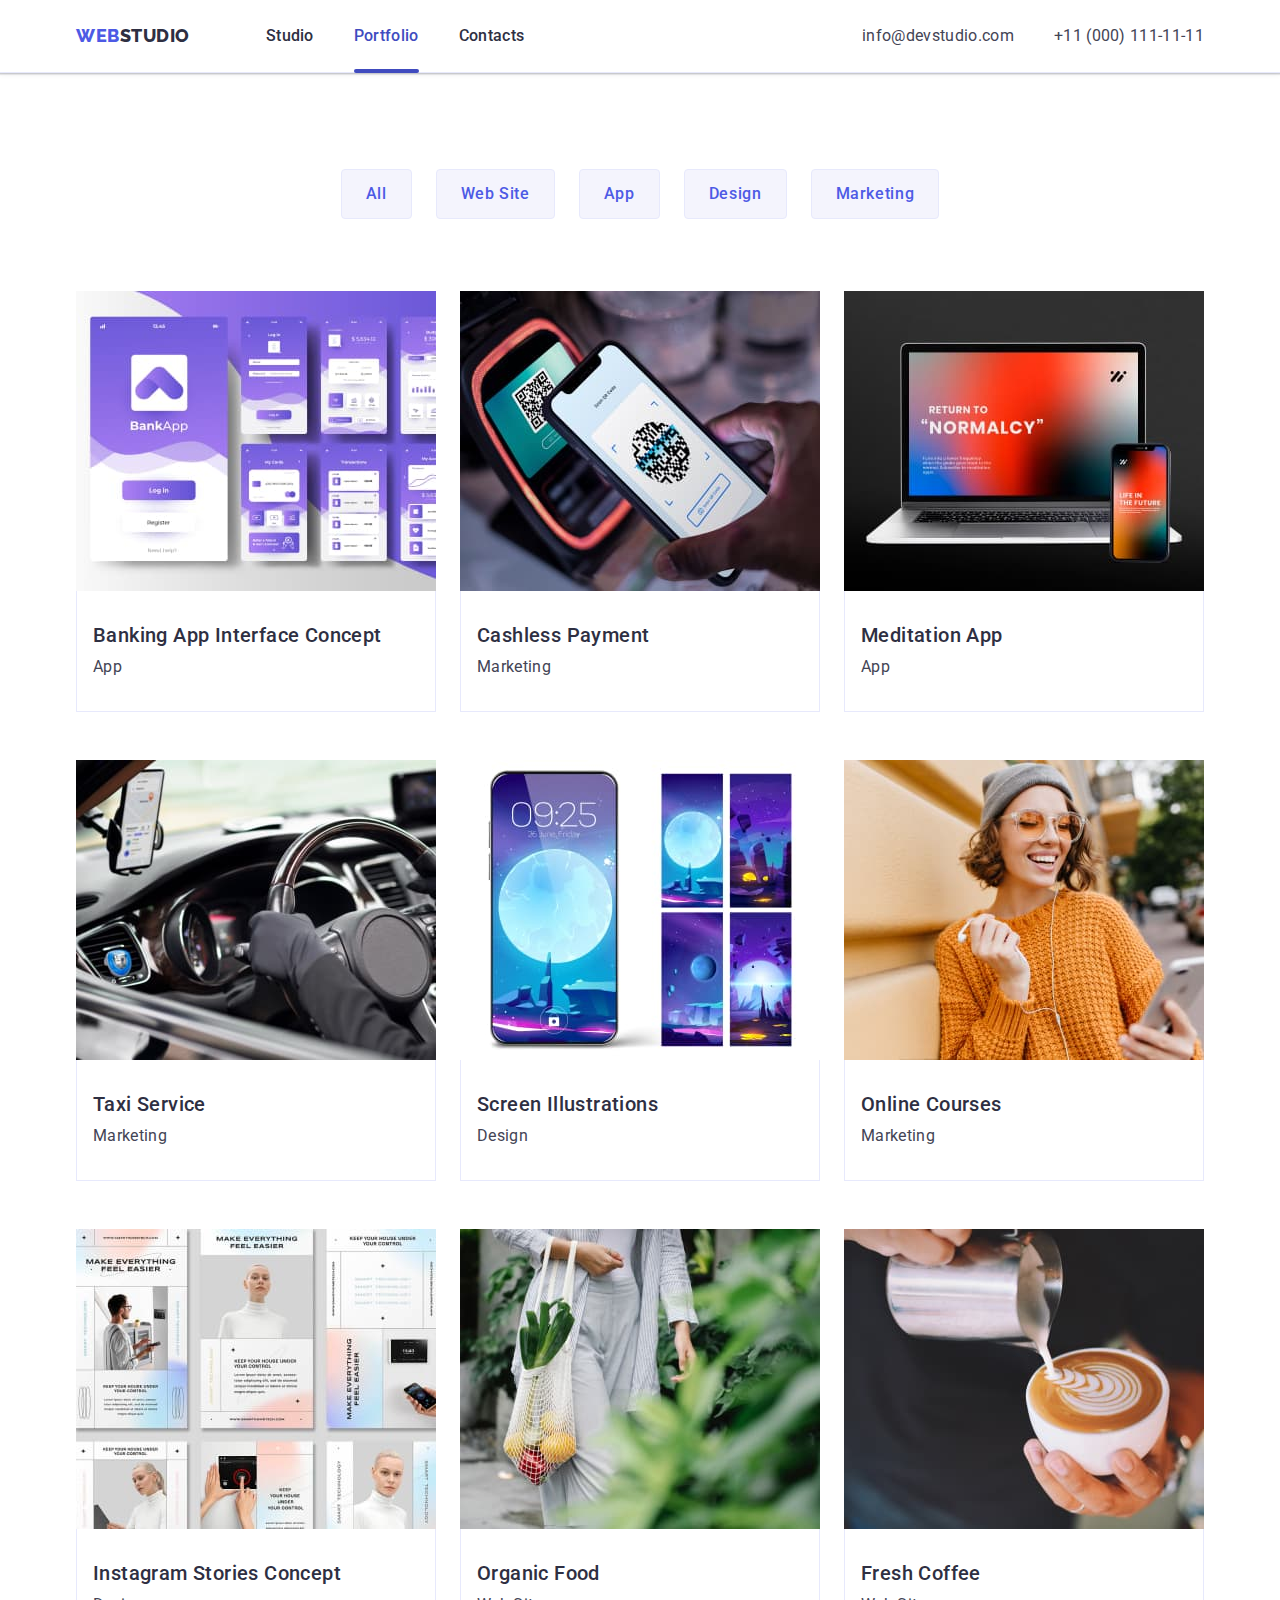
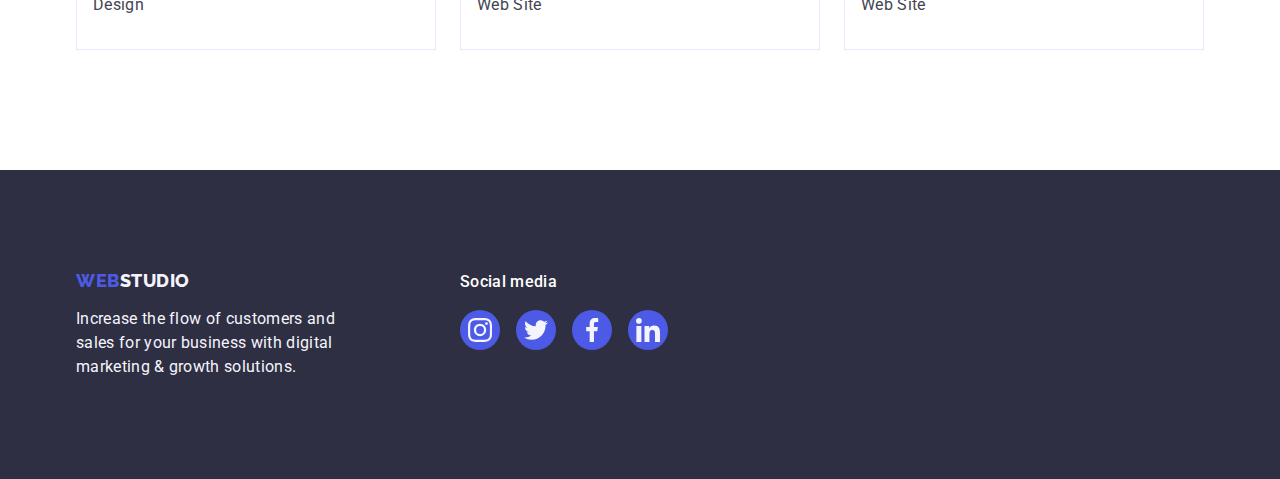
==== portfolio.html @ 08559495 "Initial commit" ====
<!DOCTYPE html>
<html lang="en">
  <head>
    <meta charset="UTF-8" />
    <meta http-equiv="X-UA-Compatible" content="IE=edge" />
    <meta name="viewport" content="width=device-width, initial-scale=1.0" />
    <title>Portfolio</title>
    <link rel="preconnect" href="https://fonts.googleapis.com" />
    <link rel="preconnect" href="https://fonts.gstatic.com" crossorigin />
    <link
      href="https://fonts.googleapis.com/css2?family=Raleway:wght@800&family=Roboto:wght@400;500;700;900&display=swap"
      rel="stylesheet"
    />
    <link
      rel="stylesheet"
      href="https://cdn.jsdelivr.net/npm/modern-normalize@1.1.0/modern-normalize.min.css"
    />
    <link rel="stylesheet" href="./css/styles.css" />
  </head>
  <body>
    <!-- Header -->
    <header class="header header-portfolio">
      <div class="container header-container">
        <nav class="header-nav">
          <a class="header-logo logo link" href="./index.html">
            Web<span class="header-span">Studio</span></a
          >
          <ul class="header-list list">
            <li class="header-item">
              <a class="header-link link" href="./index.html">Studio</a>
            </li>
            <li class="header-item">
              <a class="header-link current link" href="./portfolio.html"
                >Portfolio</a
              >
            </li>
            <li class="header-item">
              <a class="header-link link" href="">Contacts</a>
            </li>
          </ul>
        </nav>
        <address class="header-contacts">
          <ul class="header-list-contacts list">
            <li class="header-list-item">
              <a class="header-mail-tel link" href="mailto:info@devstudio.com"
                >info@devstudio.com</a
              >
            </li>
            <li class="header-list-item">
              <a class="header-mail-tel link" href="tel:+110001111111"
                >+11 (000) 111-11-11</a
              >
            </li>
          </ul>
        </address>
      </div>
    </header>
    <main>
      <!-- Portfolio -->
      <section class="potrfolio">
        <div class="container">
          <!-- Заголовок скриємо у css -->
          <h1 class="visually-hidden">Our works</h1>
          <ul class="filters-list list">
            <li class="filters-item">
              <button class="filters-button" type="button">All</button>
            </li>
            <li class="filters-item">
              <button class="filters-button" type="button">Web Site</button>
            </li>
            <li class="filters-item">
              <button class="filters-button" type="button">App</button>
            </li>
            <li class="filters-item">
              <button class="filters-button" type="button">Design</button>
            </li>
            <li class="filters-item">
              <button class="filters-button" type="button">Marketing</button>
            </li>
          </ul>

          <ul class="list-cards list">
            <li class="list-card">
              <a class="list-card-link link" href="">
                <div class="wrapper-img">
                  <img
                    class="list-card-img"
                    src="./images/portfolio/main/img-1.jpg"
                    alt="Bank application interface"
                    width="360"
                    height="300"
                  />
                  <p class="overlay">
                    14 Stylish and User-Friendly App Design Concepts · Task
                    Manager App · Calorie Tracker App · Exotic Fruit Ecommerce
                    App · Cloud Storage App
                  </p>
                </div>

                <div class="list-card-content">
                  <h2 class="list-card-title">Banking App Interface Concept</h2>
                  <p class="list-card-text">App</p>
                </div>
              </a>
            </li>
            <li class="list-card">
              <a class="list-card-link link" href="">
                <div class="wrapper-img">
                  <img
                    class="list-card-img"
                    src="./images/portfolio/main/img-2.jpg"
                    alt="Bank application interface"
                    width="360"
                    height="300"
                  />
                  <p class="overlay">
                    14 Stylish and User-Friendly App Design Concepts · Task
                    Manager App · Calorie Tracker App · Exotic Fruit Ecommerce
                    App · Cloud Storage App
                  </p>
                </div>
                <div class="list-card-content">
                  <h2 class="list-card-title">Cashless Payment</h2>
                  <p class="list-card-text">Marketing</p>
                </div>
              </a>
            </li>
            <li class="list-card">
              <a class="list-card-link link" href="">
                <div class="wrapper-img">
                  <img
                    class="list-card-img"
                    src="./images/portfolio/main/img-3.jpg"
                    alt="Bank application interface"
                    width="360"
                    height="300"
                  />
                  <p class="overlay">
                    14 Stylish and User-Friendly App Design Concepts · Task
                    Manager App · Calorie Tracker App · Exotic Fruit Ecommerce
                    App · Cloud Storage App
                  </p>
                </div>
                <div class="list-card-content">
                  <h2 class="list-card-title">Meditation App</h2>
                  <p class="list-card-text">App</p>
                </div>
              </a>
            </li>
            <li class="list-card">
              <a class="list-card-link link" href="">
                <div class="wrapper-img">
                  <img
                    class="list-card-img"
                    src="./images/portfolio/main/img-4.jpg"
                    alt="Bank application interface"
                    width="360"
                    height="300"
                  />
                  <p class="overlay">
                    14 Stylish and User-Friendly App Design Concepts · Task
                    Manager App · Calorie Tracker App · Exotic Fruit Ecommerce
                    App · Cloud Storage App
                  </p>
                </div>
                <div class="list-card-content">
                  <h2 class="list-card-title">Taxi Service</h2>
                  <p class="list-card-text">Marketing</p>
                </div>
              </a>
            </li>
            <li class="list-card">
              <a class="list-card-link link" href="">
                <div class="wrapper-img">
                  <img
                    class="list-card-img"
                    src="./images/portfolio/main/img-5.jpg"
                    alt="Bank application interface"
                    width="360"
                    height="300"
                  />
                  <p class="overlay">
                    14 Stylish and User-Friendly App Design Concepts · Task
                    Manager App · Calorie Tracker App · Exotic Fruit Ecommerce
                    App · Cloud Storage App
                  </p>
                </div>
                <div class="list-card-content">
                  <h2 class="list-card-title">Screen Illustrations</h2>
                  <p class="list-card-text">Design</p>
                </div>
              </a>
            </li>
            <li class="list-card">
              <a class="list-card-link link" href="">
                <div class="wrapper-img">
                  <img
                    class="list-card-img"
                    src="./images/portfolio/main/img-6.jpg"
                    alt="Bank application interface"
                    width="360"
                    height="300"
                  />
                  <p class="overlay">
                    14 Stylish and User-Friendly App Design Concepts · Task
                    Manager App · Calorie Tracker App · Exotic Fruit Ecommerce
                    App · Cloud Storage App
                  </p>
                </div>
                <div class="list-card-content">
                  <h2 class="list-card-title">Online Courses</h2>
                  <p class="list-card-text">Marketing</p>
                </div>
              </a>
            </li>
            <li class="list-card">
              <a class="list-card-link link" href="">
                <div class="wrapper-img">
                  <img
                    class="list-card-img"
                    src="./images/portfolio/main/img-7.jpg"
                    alt="Bank application interface"
                    width="360"
                    height="300"
                  />
                  <p class="overlay">
                    14 Stylish and User-Friendly App Design Concepts · Task
                    Manager App · Calorie Tracker App · Exotic Fruit Ecommerce
                    App · Cloud Storage App
                  </p>
                </div>
                <div class="list-card-content">
                  <h2 class="list-card-title">Instagram Stories Concept</h2>
                  <p class="list-card-text">Design</p>
                </div>
              </a>
            </li>
            <li class="list-card">
              <a class="list-card-link link" href="">
                <div class="wrapper-img">
                  <img
                    class="list-card-img"
                    src="./images/portfolio/main/img-8.jpg"
                    alt="Bank application interface"
                    width="360"
                    height="300"
                  />
                  <p class="overlay">
                    14 Stylish and User-Friendly App Design Concepts · Task
                    Manager App · Calorie Tracker App · Exotic Fruit Ecommerce
                    App · Cloud Storage App
                  </p>
                </div>
                <div class="list-card-content">
                  <h2 class="list-card-title">Organic Food</h2>
                  <p class="list-card-text">Web Site</p>
                </div>
              </a>
            </li>
            <li class="list-card">
              <a class="list-card-link link" href=""
                ><div class="wrapper-img">
                  <img
                    class="list-card-img"
                    src="./images/portfolio/main/img-9.jpg"
                    alt="Bank application interface"
                    width="360"
                    height="300"
                  />
                  <p class="overlay">
                    14 Stylish and User-Friendly App Design Concepts · Task
                    Manager App · Calorie Tracker App · Exotic Fruit Ecommerce
                    App · Cloud Storage App
                  </p>
                </div>
                <div class="list-card-content">
                  <h2 class="list-card-title">Fresh Coffee</h2>
                  <p class="list-card-text">Web Site</p>
                </div>
              </a>
            </li>
          </ul>
        </div>
      </section>
    </main>
    <!-- footer -->
    <footer class="footer">
      <div class="footer-container container">
        <div class="footer-block-logo">
          <a class="footer-logo logo link" href="./index.html">
            Web<span class="footer-span">Studio</span></a
          >
          <p class="footer-text">
            Increase the flow of customers and sales for your business with
            digital marketing & growth solutions.
          </p>
        </div>

        <div class="footer-block-social">
          <p class="footer-social-title">Social media</p>
          <ul class="footer-list-icons list-icons list">
            <li class="footer-list-icon list-icon">
              <a
                class="footer-list-link list-link link"
                href="https://www.instagram.com/"
                target="_blank"
                rel="noopener noreferrer"
                aria-label="Instagram icon"
              >
                <svg class="footer-icon social-icon" width="24" height="24">
                  <use href="./images/icon.svg#instagram"></use>
                </svg>
              </a>
            </li>

            <li class="footer-list-icon list-icon">
              <a
                class="footer-list-link list-link link"
                href="https://twitter.com/"
                target="_blank"
                rel="noopener noreferrer"
                aria-label="Twitter icon"
              >
                <svg class="footer-icon social-icon" width="24" height="24">
                  <use href="./images/icon.svg#twitter"></use>
                </svg>
              </a>
            </li>

            <li class="footer-list-icon list-icon">
              <a
                class="footer-list-link list-link link"
                href="https://www.facebook.com/"
                target="_blank"
                rel="noopener noreferrer"
                aria-label="Facebook icon"
              >
                <svg class="footer-icon social-icon" width="24" height="24">
                  <use href="./images/icon.svg#facebook"></use>
                </svg>
              </a>
            </li>

            <li class="footer-list-icon list-icon">
              <a
                class="footer-list-link list-link link"
                href="https://www.linkedin.com/"
                target="_blank"
                rel="noopener noreferrer"
                aria-label="Linkedin icon"
              >
                <svg class="footer-icon social-icon" width="24" height="24">
                  <use href="./images/icon.svg#linkedin"></use>
                </svg>
              </a>
            </li>
          </ul>
        </div>
      </div>
    </footer>
  </body>
</html>
---- css/styles.css ----
/* Reset Styles */
h1,
h2,
h3,
h4,
h5,
h6,
p {
  margin: 0;
}
ul {
  margin: 0;
  padding: 0;
}
button {
  font-family: inherit;
  color: currentColor;
  cursor: pointer;
}
img {
  display: block;
  max-width: 100%;
  height: auto;
}

.link {
  color: currentColor;
  text-decoration: none;
}
.list {
  list-style: none;
}
/* ==================================================================================================================================== */
/* Variables */
:root {
  --backround-page: #ffffff;
  --main-color-text: #434455;
  --secondary-color-text: #2e2f42;
  --accent-color: #4d5ae5;
  --hover-color: #404bbf;

  --items: 3;
  --retreat: 24px;

  --anim-fast: 250ms;
  --timing-function: cubic-bezier(0.4, 0, 0.2, 1);
}
/* ==================================================================================================================================== */

body {
  font-family: 'Roboto', sans-serif;
  font-size: 16px;
  background-color: var(--backround-page);
  color: var(--main-color-text);
}
/* ======================================================================================================================================*/
/* Repeating Blocks */
/* =================== Container ======================= */
.container {
  width: 1158px;
  margin: 0 auto;
  padding: 0 15px;
}

.visually-hidden {
  position: absolute;
  width: 1px;
  height: 1px;
  margin: -1px;
  border: 0;
  padding: 0;
  white-space: nowrap;
  clip-path: inset(100%);
  clip: rect(0 0 0 0);
  overflow: hidden;
}

/* ================== Header ========================= */
.header {
  border-bottom: 1px solid #e7e9fc;

  box-shadow: 0px 2px 1px rgba(46, 47, 66, 0.08),
    0px 1px 1px rgba(46, 47, 66, 0.16), 0px 1px 6px rgba(46, 47, 66, 0.08);
}
.header-container {
  display: flex;
  align-items: center;
}

.header-nav {
  display: flex;
  align-items: center;
}
.logo {
  font-family: 'Raleway', sans-serif;
  font-weight: 800;
  font-size: 18px;
  line-height: 1.17;
  letter-spacing: 0.03em;
  text-transform: uppercase;

  color: var(--accent-color);
}
.header-logo {
  margin-right: 76px;
}
.header-span {
  color: var(--secondary-color-text);
}
.header-list {
  display: flex;
  gap: 40px;
}

.header-link {
  position: relative;

  display: block;
  padding: 24px 0;

  font-weight: 500;
  font-size: 16px;
  line-height: 1.5;
  letter-spacing: 0.02em;

  color: var(--secondary-color-text);
  transition: color var(--anim-fast) var(--timing-function);
}
.header-link.current{
	color: var(--hover-color);
}
.header-link.current::after {
  position: absolute;
  left: 0;
  bottom: -0.9px;

  display: block;
  width: 100%;
  height: 4px;

  background-color: var(--hover-color);
  border-radius: 2px;
  content: '';
}
.header-link::before {
  content: '';
  position: absolute;
  left: 0;
  bottom: -0.9px;

  display: block;
  width: 100%;
  height: 4px;

  transform: scale(0);
  border-radius: 2px;
  transition: transform var(--anim-fast) var(--timing-function),
    background-color var(--anim-fast) var(--timing-function);
}
.header-link:hover::before,
.header-link:focus::before {
  background-color: var(--hover-color);
  transform: scale(1);
}

.header-link:hover,
.header-link:focus,
.header-mail-tel:hover,
.header-mail-tel:focus {
  color: var(--hover-color);
}

.header-contacts {
  margin-left: auto;
  font-style: normal;
}
.header-list-contacts {
  display: flex;
  gap: 40px;
}
.header-mail-tel {
  font-style: normal;
  line-height: 1.5;
  letter-spacing: 0.02em;

  color: var(--main-color-text);
  transition: color var(--anim-fast) var(--timing-function);
}

/*========================= Footer ============================*/
.footer {
  padding: 100px 0px;

  background-color: #2e2f42;
}
.footer-container {
  display: flex;
  align-items: baseline;
  gap: 120px;
}
.footer-logo {
  display: inline-block;
  margin-bottom: 16px;
  color: var(--accent-color);
}
.footer-text {
  width: 264px;

  color: #f4f4fd;

  line-height: 1.5;
  letter-spacing: 0.02em;
}
.footer-span {
  color: #f4f4fd;
}

.footer-social-title {
  margin-bottom: 16px;

  font-weight: 500;
  font-size: 16px;
  line-height: 1.5;
  letter-spacing: 0.02em;

  color: var(--backround-page);
}

.footer-list-link:hover,
.footer-list-link:focus {
  background-color: #31d0aa;
}

/* =============== social network icons ========================= */

.list-icons {
  display: flex;
  justify-content: center;
  gap: 24px;
}
.footer-list-icons {
  gap: 16px;
}
.list-icon {
  width: 40px;
  height: 40px;
}
.list-link {
  width: 100%;
  height: 100%;

  display: flex;
  justify-content: center;
  align-items: center;

  background-color: var(--accent-color);
  color: #f4f4fd;
  border-radius: 50%;
  transition: background-color var(--anim-fast) var(--timing-function);
}
.social-icon {
  fill: currentColor;
}

.team-list-link:hover,
.team-list-link:focus {
  background-color: var(--hover-color);
}

/* ===================================================================================================================================== */

/* Main Page*/
/* =============== Section Hero ================= */
.hero {
  max-width: 1440px;
  margin: 0 auto;
  padding: 188px 0;

  background-image: linear-gradient(
      rgba(46, 47, 66, 0.7),
      rgba(46, 47, 66, 0.7)
    ),
    url(../images/main-page/main/Hero/bg-hero.jpg);
  background-repeat: no-repeat;
  background-size: cover;
  background-position: center;
}

.hero-main-title {
  max-width: 496px;
  margin: 0 auto 48px;
  color: #ffffff;

  font-size: 56px;
  line-height: 1.07;
  letter-spacing: 0.02em;
}
.hero-button {
  display: block;
  min-width: 169px;
  height: 56px;
  margin: 0 auto;
  padding: 16px 32px;

  font-weight: 500;
  font-size: 16px;
  line-height: 1.5;
  letter-spacing: 0.04em;
  font-family: 'Roboto', sans-serif;

  color: #ffffff;
  background-color: var(--accent-color);
  border-radius: 4px;
  border: none;
  transition: background-color var(--anim-fast) var(--timing-function);
  cursor: pointer;
}
.hero-button:hover,
.hero-button:focus {
  background-color: var(--hover-color);
}
/* ============== Section Advantages =================== */
.advantages {
  padding: 120px 0px;
}
.advantages-block-icon {
  display: flex;
  justify-content: center;
  align-items: center;
  min-height: 112px;

  background-color: #f4f4fd;
  border-radius: 4px;
  margin-bottom: 8px;
}

.advantages-list {
  display: flex;
  gap: 24px;
}
.advantages-item {
  --items: 4;
  flex-basis: calc((100% - var(--retreat) * (var(--items) - 1)) / var(--items));
}

.advantages-title {
  margin-bottom: 8px;

  color: var(--secondary-color-text);

  font-weight: 500;
  font-size: 20px;
  line-height: 1.2;
  letter-spacing: 0.02em;
}
.advantages-text {
  line-height: 1.5;
  letter-spacing: 0.02em;
}
/* ================== Section What ======================== */
.what {
  padding-bottom: 120px;
}
.what-title,
.team-main-title {
  margin-bottom: 72px;

  color: var(--secondary-color-text);

  font-size: 36px;
  line-height: 1.11;
  text-align: center;
  letter-spacing: 0.02em;
  text-transform: capitalize;
}
.what-list {
  display: flex;
  gap: 24px;
}

/* =================== Section Our Team ======================= */
.team {
  padding: 120px 0px;

  background-color: #f4f4fd;
}
.team-list {
  display: flex;
  gap: 24px;
}
.team-list-item {
  --items: 4;
  flex-basis: calc((100% - var(--retreat) * (var(--items) - 1)) / var(--items));

  background-color: #ffffff;
  box-shadow: 0px 1px 6px rgba(46, 47, 66, 0.08),
    0px 1px 1px rgba(46, 47, 66, 0.16), 0px 2px 1px rgba(46, 47, 66, 0.08);
  border-radius: 0px 0px 4px 4px;
}

.team-content {
  padding: 32px 0;
}
.team-title {
  margin-bottom: 8px;

  color: var(--secondary-color-text);

  font-weight: 500;
  font-size: 20px;
  line-height: 1.2;
  text-align: center;
  letter-spacing: 0.02em;
}
.team-text {
  margin-bottom: 8px;
  line-height: 1.5;
  text-align: center;
  letter-spacing: 0.02em;
}
/* ==================== Section Customers ========================= */
.customers {
  padding: 120px 0;
}
.customers-title {
  margin-bottom: 72px;
  font-size: 36px;
  line-height: 1.1;
  text-align: center;
  letter-spacing: 0.02em;
  text-transform: capitalize;
  color: var(--secondary-color-text);
}
.customers-list {
  display: flex;
  justify-content: center;
  gap: 24px;
}

.customers-item {
  --items: 6;
  flex-basis: calc(100% - var(--retreat) * (var(--items) - 1) / var(--items));
  min-height: 88px;
  border-radius: 4px;
}
.customers-link {
  width: 100%;
  height: 100%;

  display: flex;
  justify-content: center;
  align-items: center;

  color: #8e8f99;
  border: 1px solid #8e8f99;
  border-radius: 4px;
  transition: border-color var(--anim-fast) var(--timing-function);
}
.customers-icon {
  fill: currentColor;
  transition: fill var(--anim-fast) var(--timing-function);
}
.customers-link:hover,
.customers-link:focus {
  border-color: var(--hover-color);
}
.customers-link:hover .customers-icon,
.customers-link:focus .customers-icon {
  fill: var(--hover-color);
}

/* ===================================================================================================================================== */

/* Portfolio Page */
/* =============== Section Portfolio =================== */
.potrfolio {
  padding: 96px 0 120px 0;
}

.filters-list {
  display: flex;
  justify-content: center;
  gap: 24px;
  margin-bottom: 72px;
}
.filters-button {
  padding: 12px 24px;

  font-family: inherit;
  font-size: 16px;
  font-weight: 500;
  line-height: 1.5;
  letter-spacing: 0.04em;

  color: var(--accent-color);
  background-color: #f4f4fd;
  border: 1px solid #e7e9fc;
  border-radius: 4px;
  transition: color var(--anim-fast) var(--timing-function),
    background-color var(--anim-fast) var(--timing-function),
    box-shadow var(--anim-fast) var(--timing-function);
  cursor: pointer;
}

.filters-button:hover,
.filters-button:focus {
  color: #ffffff;
  background-color: var(--hover-color);
  border: 1px solid transparent;
  box-shadow: 0px 3px 1px rgba(0, 0, 0, 0.1), 0px 2px 1px rgba(0, 0, 0, 0.08),
    0px 2px 2px rgba(0, 0, 0, 0.12);
}
.list-cards {
  display: flex;
  flex-wrap: wrap;
  column-gap: 24px;
  row-gap: 48px;
}
.list-card {
  flex-basis: calc((100% - var(--retreat) * (var(--items) - 1)) / var(--items));
}
.list-card-link {
  width: 100%;
  height: 100%;

  display: block;

  transition: box-shadow var(--anim-fast) var(--timing-function);
}
.list-card-link:hover,
.list-card-link:focus {
  box-shadow: 0px 1px 6px rgba(46, 47, 66, 0.08),
    0px 1px 1px rgba(46, 47, 66, 0.16), 0px 2px 1px rgba(46, 47, 66, 0.08);
}
.wrapper-img {
  position: relative;
  overflow: hidden;
}

.overlay {
  position: absolute;
  left: 0;
  bottom: 0;

  width: 100%;
  height: 100%;
  padding: 40px 32px 0px 32px;

  line-height: 1.5;
  letter-spacing: 0.02em;

  color: #f4f4fd;
  background-color: var(--accent-color);
  transform: translateY(100%);
  transition: transform var(--anim-fast) var(--timing-function);
}
.list-card-link:hover .overlay,
.list-card-link:focus .overlay {
  transform: translateY(0);
}

.list-card-content {
  padding: 32px 16px;

  border: 1px solid #e7e9fc;
  border-top: none;
}
.list-card-title {
  margin-bottom: 8px;

  color: var(--secondary-color-text);

  font-weight: 500;
  font-size: 20px;
  line-height: 1.2;
  letter-spacing: 0.02em;
}
.list-card-text {
  color: var(--main-color-text);

  line-height: 1.5;
  letter-spacing: 0.02em;
}
/* =================== Backdrop ===================== */
.backdrop {
  position: fixed;
  top: 0;
  left: 0;
  opacity: 1;

  width: 100%;
  height: 100%;

  background-color: rgba(46, 47, 66, 0.4);
  transition: opacity 300ms var(--timing-function),
    visibility 300ms var(--timing-function);
}
.backdrop.is-hidden {
  visibility: hidden;
  opacity: 0;
  pointer-events: none;

  transition-delay: 600ms;
}
.backdrop.is-hidden .modal {
  opacity: 0;
  transform: translate(-50%, -100%) scale(0.2);
}
.modal {
  position: absolute;
  top: 50%;
  left: 50%;
  opacity: 1;

  width: 408px;
  height: 576px;

  background-color: #fcfcfc;
  box-shadow: 0px 1px 1px rgba(0, 0, 0, 0.14), 0px 1px 3px rgba(0, 0, 0, 0.12),
    0px 2px 1px rgba(0, 0, 0, 0.2);
  border-radius: 4px;

  transform: translate(-50%, -50%) scale(1);
  transition: transform 300ms var(--timing-function) 300ms,
    opacity 300ms var(--timing-function) 300ms;
}
.close-modal {
  position: absolute;
  top: 24px;
  right: 24px;

  display: flex;
  justify-content: center;
  align-items: center;
  width: 24px;
  height: 24px;

  background-color: #e7e9fc;
  border: 1px solid rgba(0, 0, 0, 0.1);
  border-radius: 50%;
  transition: background-color var(--anim-fast) var(--timing-function);
}
.close-modal-icon {
  transition: fill var(--anim-fast) var(--timing-function);
}
.close-modal:hover .close-modal-icon,
.close-modal:focus .close-modal-icon {
  fill: #ffffff;
}
.close-modal:hover,
.close-modal:focus {
  background-color: var(--hover-color);
}

/* ====================================================================================================================================== */
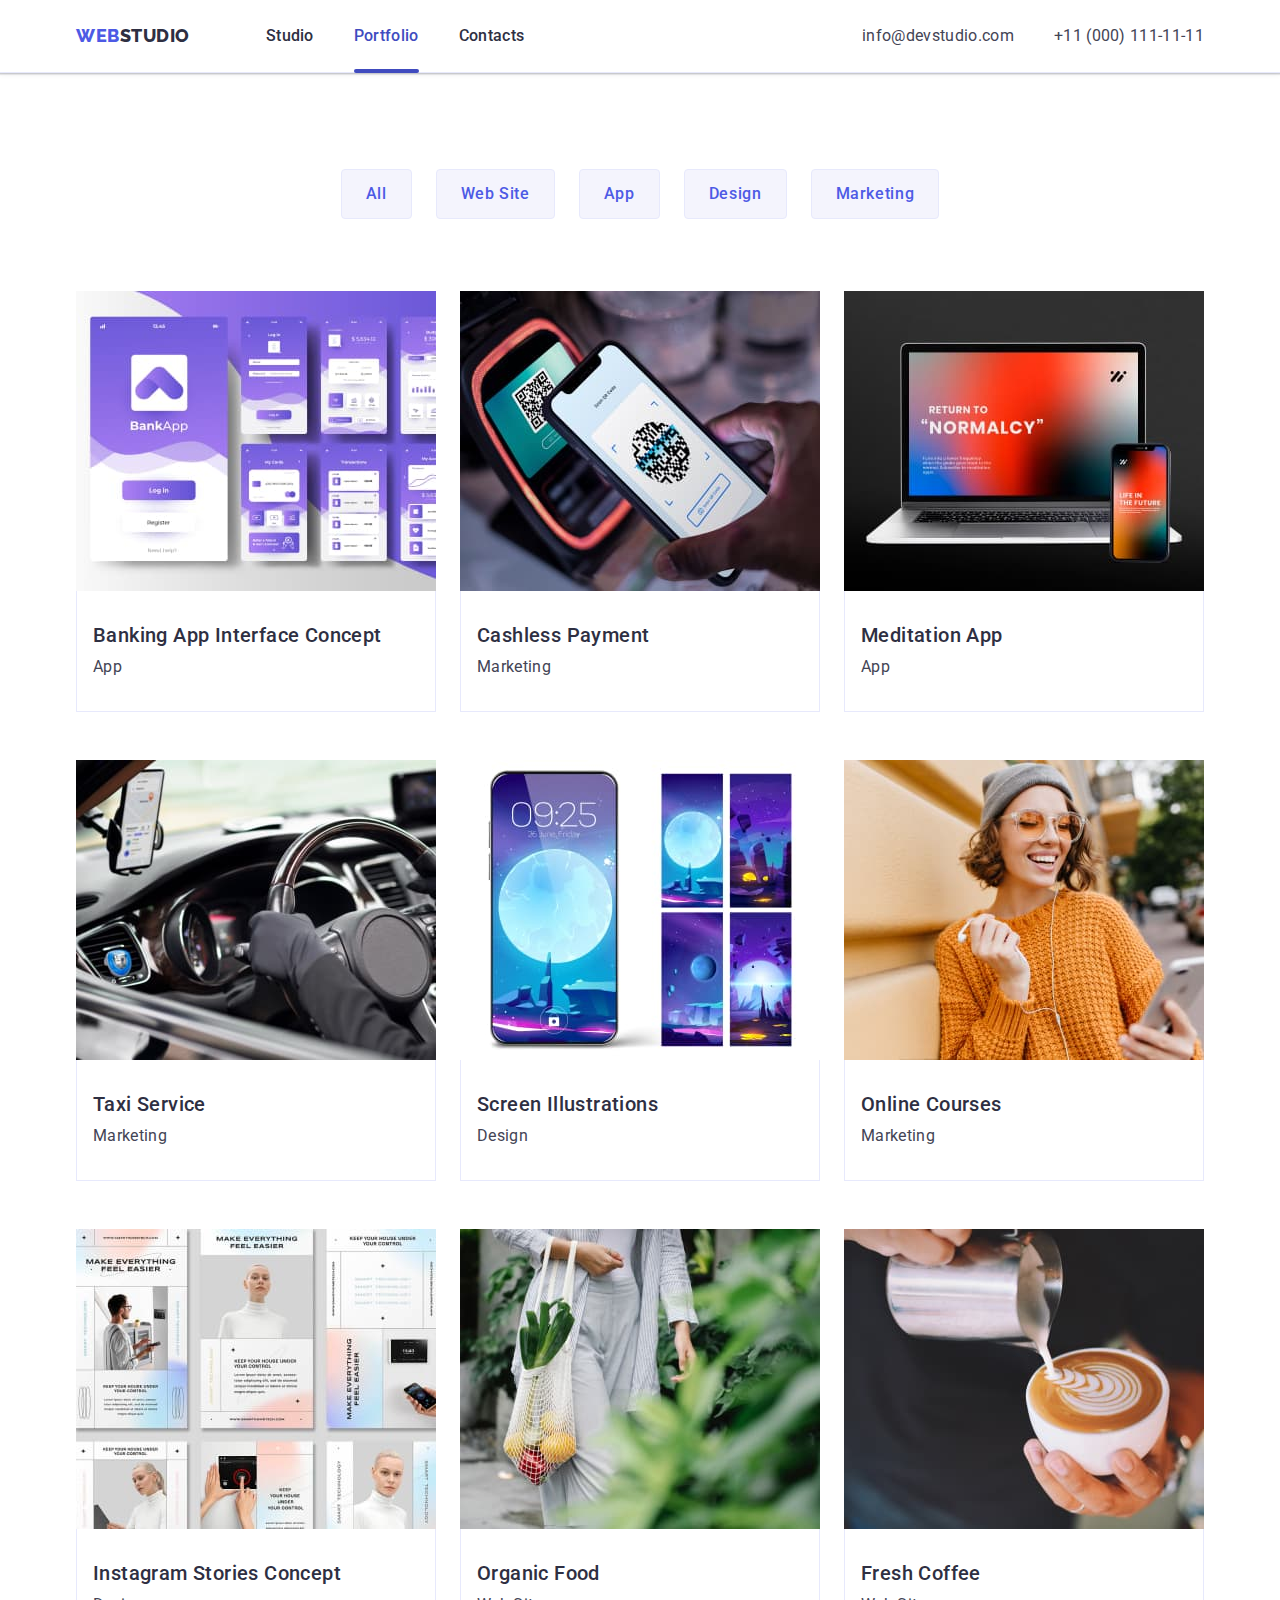
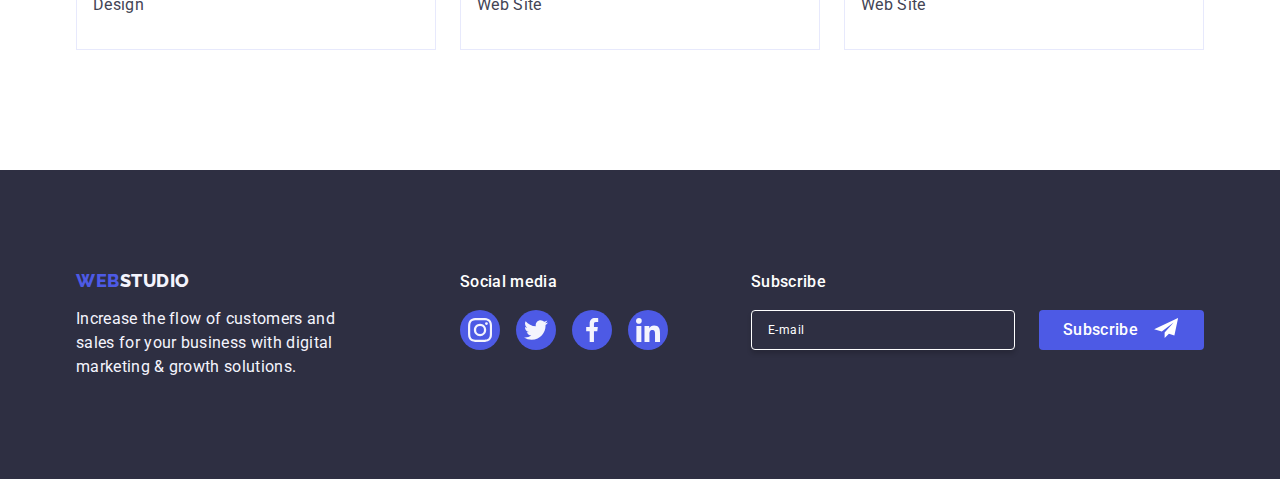
==== commit 80c6312b: "Update portfolio.html" ====
--- a/portfolio.html
+++ b/portfolio.html
@@ -356,6 +356,30 @@
             </li>
           </ul>
         </div>
+
+        <form class="footer-form">
+          <strong class="footer-form-title">Subscribe</strong>
+          <div class="form-warraper-mail-btn">
+            <label class="footer-form-label">
+              <input
+                type="email"
+                class="footer-form-input"
+                name="user-email"
+                required
+                placeholder="E-mail"
+              />
+            </label>
+            <button type="submit" class="footer-form-button">
+              Subscribe
+              <svg class="footer-bg-icon" width="24" height="20">
+                <use
+                  class="footer-btn-icon"
+                  href="./images/icon.svg#icon-send"
+                ></use>
+              </svg>
+            </button>
+          </div>
+        </form>
       </div>
     </footer>
   </body>
--- a/css/styles.css
+++ b/css/styles.css
@@ -54,8 +54,7 @@
   color: var(--main-color-text);
 }
 /* ======================================================================================================================================*/
-/* Repeating Blocks */
-/* =================== Container ======================= */
+/*================= Repeating Blocks=================== */
 .container {
   width: 1158px;
   margin: 0 auto;
@@ -92,14 +91,14 @@
   align-items: center;
 }
 .logo {
+  color: var(--accent-color);
+
   font-family: 'Raleway', sans-serif;
   font-weight: 800;
   font-size: 18px;
   line-height: 1.17;
   letter-spacing: 0.03em;
   text-transform: uppercase;
-
-  color: var(--accent-color);
 }
 .header-logo {
   margin-right: 76px;
@@ -126,10 +125,11 @@
   color: var(--secondary-color-text);
   transition: color var(--anim-fast) var(--timing-function);
 }
-.header-link.current{
-	color: var(--hover-color);
+.header-link.current {
+  color: var(--hover-color);
 }
 .header-link.current::after {
+  content: '';
   position: absolute;
   left: 0;
   bottom: -0.9px;
@@ -140,7 +140,6 @@
 
   background-color: var(--hover-color);
   border-radius: 2px;
-  content: '';
 }
 .header-link::before {
   content: '';
@@ -189,14 +188,19 @@
 
 /*========================= Footer ============================*/
 .footer {
-  padding: 100px 0px;
+  padding: 100px 0;
 
   background-color: #2e2f42;
 }
 .footer-container {
   display: flex;
   align-items: baseline;
-  gap: 120px;
+}
+.footer-block-logo {
+  margin-right: 120px;
+}
+.footer-block-social {
+  
 }
 .footer-logo {
   display: inline-block;
@@ -215,7 +219,9 @@
   color: #f4f4fd;
 }
 
-.footer-social-title {
+.footer-social-title,
+.footer-form-title,
+.footer-form-button {
   margin-bottom: 16px;
 
   font-weight: 500;
@@ -230,6 +236,74 @@
 .footer-list-link:focus {
   background-color: #31d0aa;
 }
+
+/* Footer Form */
+.footer-form {
+	margin-left: auto;
+}
+.footer-form-title {
+	display: block;
+}
+.form-warraper-mail-btn {
+	display: flex;
+	gap: 24px;
+	align-items: center;
+}
+.footer-form-label {
+}
+.footer-form-input {
+	padding: 8px 16px;
+
+	min-width: 264px;
+	height: 40px;
+
+	font-size: 12px;
+	line-height: 2;
+	letter-spacing: 0.04em;
+
+	color: var(--backround-page);
+	background-color: transparent;
+	box-shadow: 0px 4px 4px rgba(0, 0, 0, 0.15);;
+	border: 1px solid var(--backround-page);
+	border-radius: 4px;
+
+	transition: border-color var(--anim-fast) var(--timing-function);
+}
+.footer-form-input::placeholder {
+	color: var(--backround-page);
+
+  font-size: 12px;
+  line-height: 2;
+  letter-spacing: 0.04em;
+}
+.footer-form-input:focus{
+	outline: none;
+	border-color:  var(--accent-color);
+}
+
+.footer-form-button {
+	padding: 8px 24px;
+	margin: 0;
+
+	display: flex;
+	gap: 16px;
+	min-width: 165px;
+	height: 40px;
+
+	background-color: var(--accent-color);
+	border: none;
+	border-radius: 4px;
+	transition: background-color var(--anim-fast) var(--timing-function);
+}
+.footer-form-button:hover,
+.footer-form-button:focus{
+	background-color: var(--hover-color);
+}
+.footer-bg-icon {
+}
+.footer-btn-icon {
+}
+/* Footer Form */
 
 /* =============== social network icons ========================= */
 
@@ -266,11 +340,10 @@
 .team-list-link:focus {
   background-color: var(--hover-color);
 }
-
-/* ===================================================================================================================================== */
-
-/* Main Page*/
-/* =============== Section Hero ================= */
+/*=========================== Repeating Blocks ======================= */
+
+/* ============================ Main Page ============================*/
+/* ============= Section Hero ============== */
 .hero {
   max-width: 1440px;
   margin: 0 auto;
@@ -357,7 +430,7 @@
   line-height: 1.5;
   letter-spacing: 0.02em;
 }
-/* ================== Section What ======================== */
+/* ================== Section What ===================== */
 .what {
   padding-bottom: 120px;
 }
@@ -468,11 +541,10 @@
 .customers-link:focus .customers-icon {
   fill: var(--hover-color);
 }
-
-/* ===================================================================================================================================== */
-
-/* Portfolio Page */
-/* =============== Section Portfolio =================== */
+/* ============================ Main Page ============================*/
+
+/* ========================== Portfolio Page ======================== */
+/* =========== Section Portfolio =========== */
 .potrfolio {
   padding: 96px 0 120px 0;
 }
@@ -581,7 +653,9 @@
   line-height: 1.5;
   letter-spacing: 0.02em;
 }
-/* =================== Backdrop ===================== */
+/* ========================== Portfolio Page ======================== */
+
+/* ==================== Backdrop ===================== */
 .backdrop {
   position: fixed;
   top: 0;
@@ -610,6 +684,7 @@
   position: absolute;
   top: 50%;
   left: 50%;
+  padding: 72px 24px 24px 24px;
   opacity: 1;
 
   width: 408px;
@@ -652,4 +727,8 @@
   background-color: var(--hover-color);
 }
 
-/* ====================================================================================================================================== */
+.option{
+	display: block;
+}
+
+/* ========================= Backdrop ========================== */
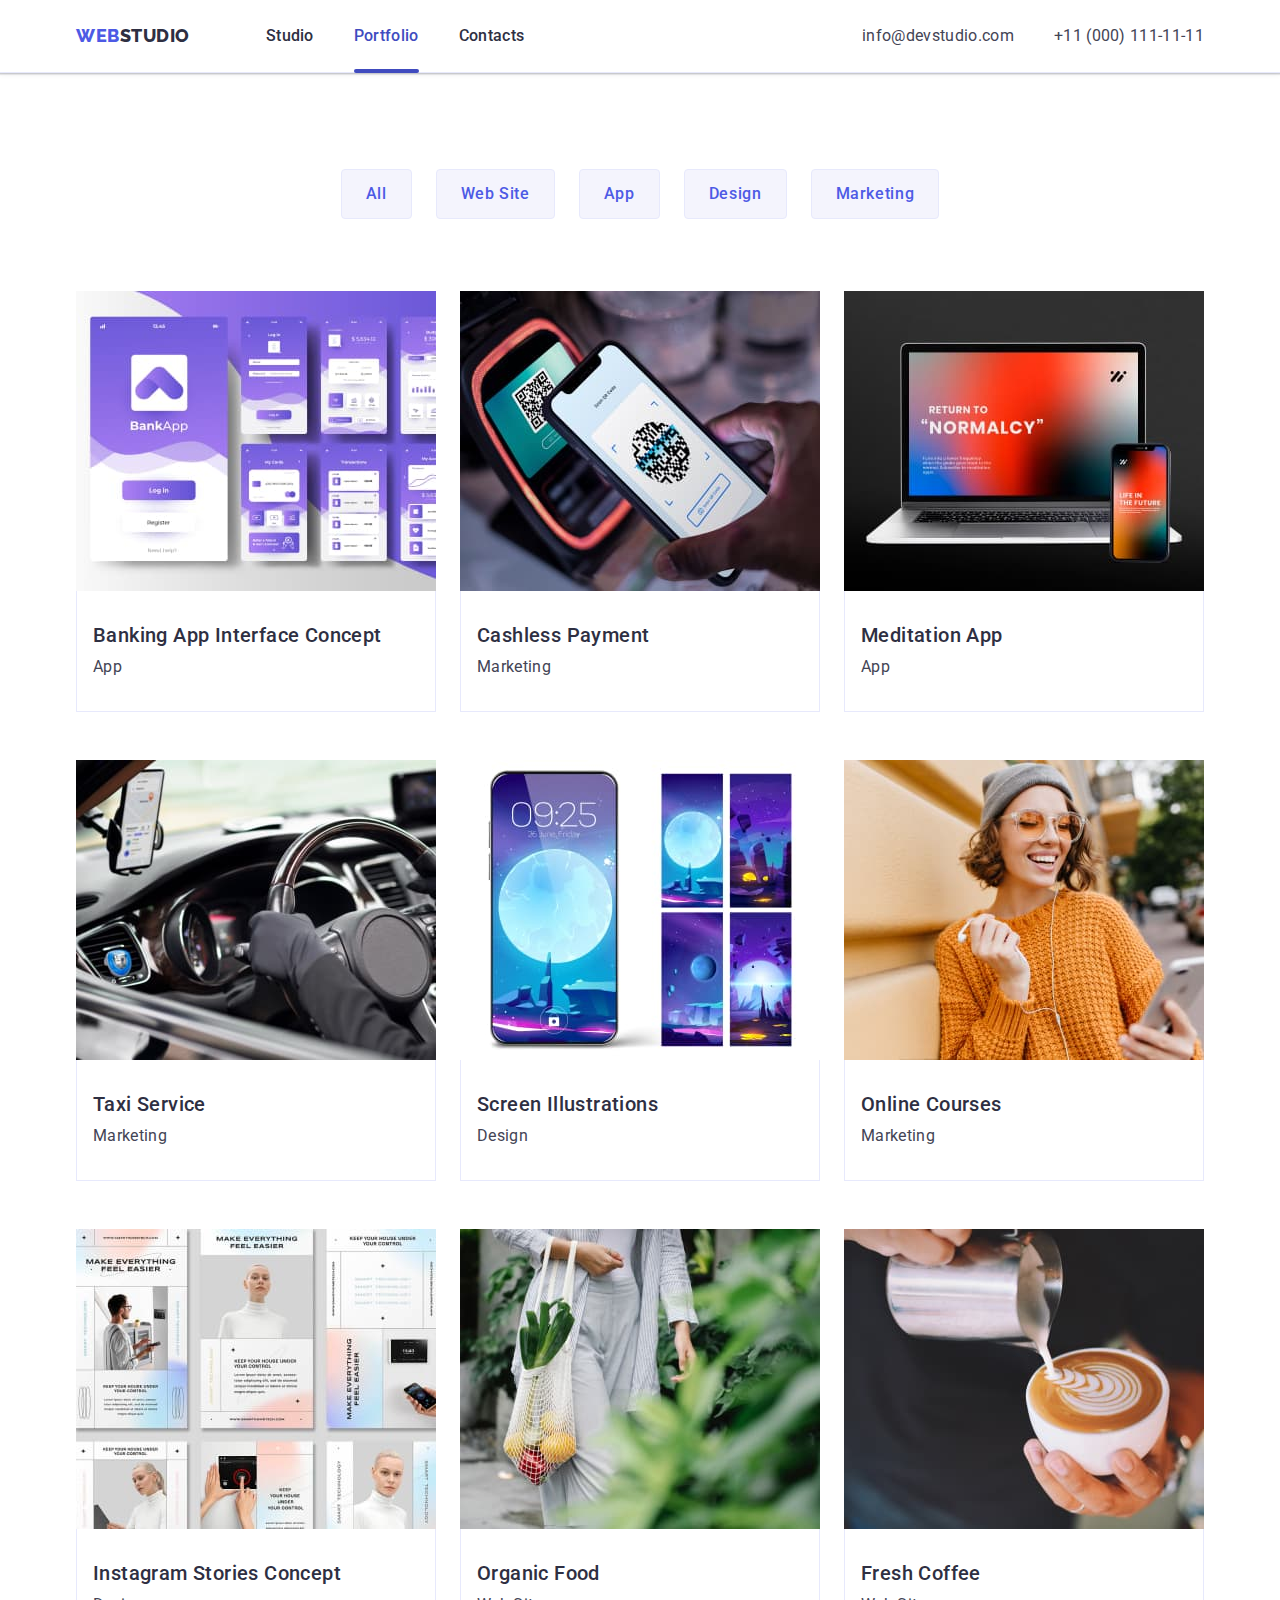
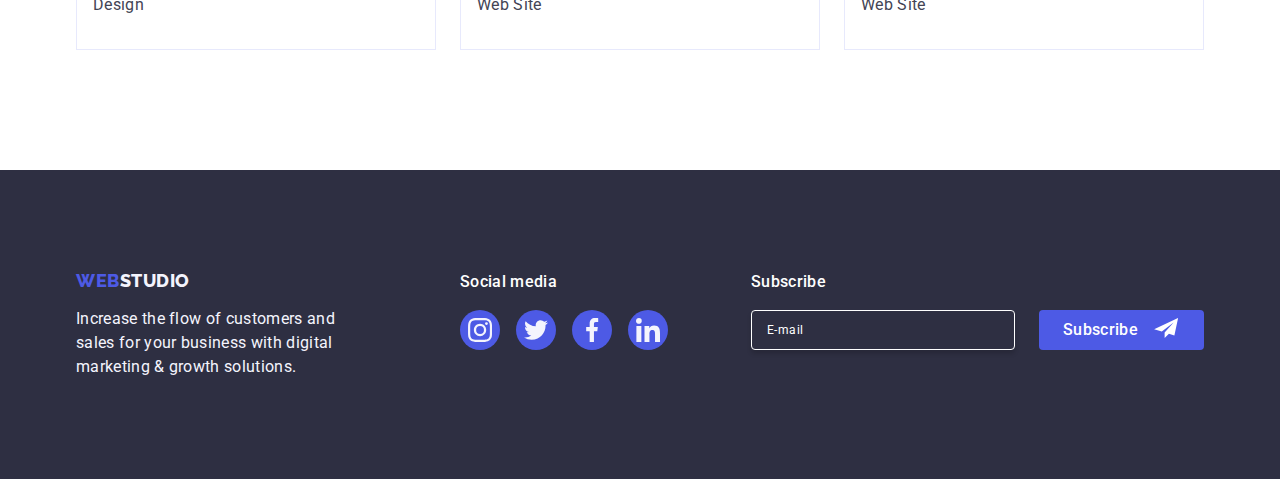
==== commit 59ec82a9: "Update portfolio.html" ====
--- a/portfolio.html
+++ b/portfolio.html
@@ -284,7 +284,7 @@
       </section>
     </main>
     <!-- footer -->
-    <footer class="footer">
+	 <footer class="footer">
       <div class="footer-container container">
         <div class="footer-block-logo">
           <a class="footer-logo logo link" href="./index.html">
@@ -361,13 +361,14 @@
           <strong class="footer-form-title">Subscribe</strong>
           <div class="form-warraper-mail-btn">
             <label class="footer-form-label">
-              <input
-                type="email"
-                class="footer-form-input"
-                name="user-email"
-                required
-                placeholder="E-mail"
-              />
+					<input
+					type="email"
+					class="footer-form-input"
+					name="user-email"
+					required
+					placeholder=" "
+					/>
+					<span class="footer-label-title">E-mail</span>
             </label>
             <button type="submit" class="footer-form-button">
               Subscribe
--- a/css/styles.css
+++ b/css/styles.css
@@ -16,6 +16,7 @@
   font-family: inherit;
   color: currentColor;
   cursor: pointer;
+  border: none;
 }
 img {
   display: block;
@@ -200,7 +201,6 @@
   margin-right: 120px;
 }
 .footer-block-social {
-  
 }
 .footer-logo {
   display: inline-block;
@@ -237,76 +237,95 @@
   background-color: #31d0aa;
 }
 
-/* Footer Form */
+/*============= Footer Form =================*/
 .footer-form {
-	margin-left: auto;
+  margin-left: auto;
 }
 .footer-form-title {
-	display: block;
+  display: block;
 }
 .form-warraper-mail-btn {
-	display: flex;
-	gap: 24px;
-	align-items: center;
+  display: flex;
+  gap: 24px;
+  align-items: center;
 }
 .footer-form-label {
-}
-.footer-form-input {
-	padding: 8px 16px;
-
-	min-width: 264px;
-	height: 40px;
-
-	font-size: 12px;
-	line-height: 2;
-	letter-spacing: 0.04em;
-
-	color: var(--backround-page);
-	background-color: transparent;
-	box-shadow: 0px 4px 4px rgba(0, 0, 0, 0.15);;
-	border: 1px solid var(--backround-page);
-	border-radius: 4px;
-
-	transition: border-color var(--anim-fast) var(--timing-function);
-}
-.footer-form-input::placeholder {
-	color: var(--backround-page);
+  position: relative;
+}
+.footer-label-title {
+  position: absolute;
+  top: 50%;
+  left: 16px;
 
   font-size: 12px;
   line-height: 2;
   letter-spacing: 0.04em;
-}
-.footer-form-input:focus{
-	outline: none;
-	border-color:  var(--accent-color);
+
+  color: var(--backround-page);
+  transform: translateY(-50%);
+  transition: background-color var(--anim-fast) var(--timing-function),
+    transform var(--anim-fast) var(--timing-function);
+}
+.footer-form-input {
+  padding: 8px 16px;
+
+  min-width: 264px;
+  height: 40px;
+
+  font-size: 12px;
+  line-height: 2;
+  letter-spacing: 0.04em;
+
+  color: var(--backround-page);
+  background-color: transparent;
+  box-shadow: 0px 4px 4px rgba(0, 0, 0, 0.15);
+  border: 1px solid var(--backround-page);
+  border-radius: 4px;
+
+  transition: border-color var(--anim-fast) var(--timing-function);
+}
+
+.footer-form-input:focus {
+  outline: none;
+  border-color: var(--accent-color);
+}
+.footer-form-input:focus + .footer-label-title {
+  padding: 0 2px;
+  background-color: var(--secondary-color-text);
+  transform: translateY(-133%);
+}
+.footer-form-input:not(:placeholder-shown) + .footer-label-title{
+padding: 0px 2px;
+
+transform: translateY(-133%);
+background-color: var(--secondary-color-text);
 }
 
 .footer-form-button {
-	padding: 8px 24px;
-	margin: 0;
-
-	display: flex;
-	gap: 16px;
-	min-width: 165px;
-	height: 40px;
-
-	background-color: var(--accent-color);
-	border: none;
-	border-radius: 4px;
-	transition: background-color var(--anim-fast) var(--timing-function);
+  padding: 8px 24px;
+  margin: 0;
+
+  display: flex;
+  gap: 16px;
+  min-width: 165px;
+  height: 40px;
+
+  background-color: var(--accent-color);
+  border: none;
+  border-radius: 4px;
+  transition: background-color var(--anim-fast) var(--timing-function);
 }
 .footer-form-button:hover,
-.footer-form-button:focus{
-	background-color: var(--hover-color);
+.footer-form-button:focus {
+  background-color: var(--hover-color);
 }
 .footer-bg-icon {
 }
 .footer-btn-icon {
 }
-/* Footer Form */
-
-/* =============== social network icons ========================= */
-
+/*================= Footer Form ==================*/
+
+/* ==================== Social Network Icons ========================= */
 .list-icons {
   display: flex;
   justify-content: center;
@@ -340,9 +359,11 @@
 .team-list-link:focus {
   background-color: var(--hover-color);
 }
-/*=========================== Repeating Blocks ======================= */
-
-/* ============================ Main Page ============================*/
+/* =============== social network icons ========================= */
+
+/*================================ Repeating Blocks ========================= */
+
+/* ============================================= Main Page ==================================*/
 /* ============= Section Hero ============== */
 .hero {
   max-width: 1440px;
@@ -688,7 +709,7 @@
   opacity: 1;
 
   width: 408px;
-  height: 576px;
+  height: 584px;
 
   background-color: #fcfcfc;
   box-shadow: 0px 1px 1px rgba(0, 0, 0, 0.14), 0px 1px 3px rgba(0, 0, 0, 0.12),
@@ -727,8 +748,165 @@
   background-color: var(--hover-color);
 }
 
-.option{
-	display: block;
-}
-
+/*======= Form Modal =========*/
+.option {
+  display: block;
+}
+.modal-form {
+}
+.modal-title {
+  display: block;
+  margin-bottom: 16px;
+
+  font-weight: 500;
+  line-height: 1.5;
+  text-align: center;
+  letter-spacing: 0.02em;
+
+  color: var(--secondary-color-text);
+}
+.modal-form-label {
+}
+.modal-form-title {
+  margin-bottom: 4px;
+
+  font-size: 12px;
+  line-height: 1.17;
+  letter-spacing: 0.04em;
+
+  color: #8e8f99;
+}
+
+.modal-form-wrraper-input-icon {
+  position: relative;
+
+  margin-bottom: 8px;
+}
+.modal-form-input {
+  padding: 11px 38px;
+
+  width: 100%;
+  height: 40px;
+
+  color: var(--secondary-color-text);
+  border: 1px solid rgba(46, 47, 66, 0.4);
+  border-radius: 4px;
+  transition: border-color var(--anim-fast) var(--timing-function);
+}
+.modal-form-input:focus {
+  border-color: var(--accent-color);
+  outline: none;
+}
+.modal-form-input:focus + .modal-form-wrapper-icon {
+  fill: var(--accent-color);
+}
+.modal-form-wrapper-icon {
+  position: absolute;
+  top: 50%;
+  left: 16px;
+
+  transform: translateY(-50%);
+  transition: fill var(--anim-fast) var(--timing-function);
+}
+.modal-form-icon {
+}
+.form-textarea-title {
+}
+.form-modal-textarea {
+  padding: 8px 16px;
+  margin-bottom: 16px;
+
+  width: 100%;
+  height: 120px;
+  resize: none;
+
+  font-size: 12px;
+  line-height: 1.17;
+  letter-spacing: 0.04em;
+
+  color: var(--secondary-color-text);
+  border: 1px solid rgba(46, 47, 66, 0.4);
+  border-radius: 4px;
+  transition: border-color var(--anim-fast) var(--timing-function);
+}
+.form-modal-textarea::placeholder {
+  font-size: 12px;
+  line-height: 1.17;
+  letter-spacing: 0.04em;
+
+  color: #2e2f4266;
+}
+.form-modal-textarea:focus {
+  border-color: var(--accent-color);
+  outline: none;
+}
+.modal-label-policy {
+  display: flex;
+  align-items: center;
+
+  margin-bottom: 24px;
+
+  font-size: 12px;
+  line-height: 1.17;
+  letter-spacing: 0.04em;
+
+  color: #8e8f99;
+}
+.modal-form-chackbox {
+  display: flex;
+  justify-content: center;
+  align-items: center;
+
+  width: 16px;
+  height: 16px;
+  margin-right: 8px;
+
+  border: 1px solid rgba(46, 47, 66, 0.4);
+  border-radius: 2px;
+  transition: background-color var(--anim-fast) var(--timing-function),
+    border var(--anim-fast) var(--timing-function);
+  cursor: pointer;
+}
+.modal-input-checkbox:focus + .modal-label-policy > .modal-form-chackbox {
+  outline: 2px solid var(--accent-color);
+}
+.modal-input-checkbox:checked + .modal-label-policy > .modal-form-chackbox {
+  background-color: var(--accent-color);
+  border-color: var(--accent-color);
+  outline: none;
+}
+
+.modal-input-checkbox:checked
+  + .modal-label-policy
+  > .modal-form-chackbox
+  > .modal-checkbox-icon {
+  opacity: 1;
+}
+.modal-checkbox-icon {
+  opacity: 0;
+
+  transition: opacity var(--anim-fast) var(--timing-function);
+}
+
+.modal-form-btn {
+  display: block;
+  padding: 16px 32px;
+  margin: 0 auto;
+
+  min-width: 169px;
+  height: 56px;
+
+  display: flex;
+  justify-content: center;
+  align-items: center;
+
+  line-height: 1.5;
+  letter-spacing: 0.04em;
+
+  color: #ffffff;
+  background-color: var(--accent-color);
+  box-shadow: 0px 4px 4px rgba(0, 0, 0, 0.15);
+  border-radius: 4px;
+}
+/*======= Form Modal =========*/
 /* ========================= Backdrop ========================== */
